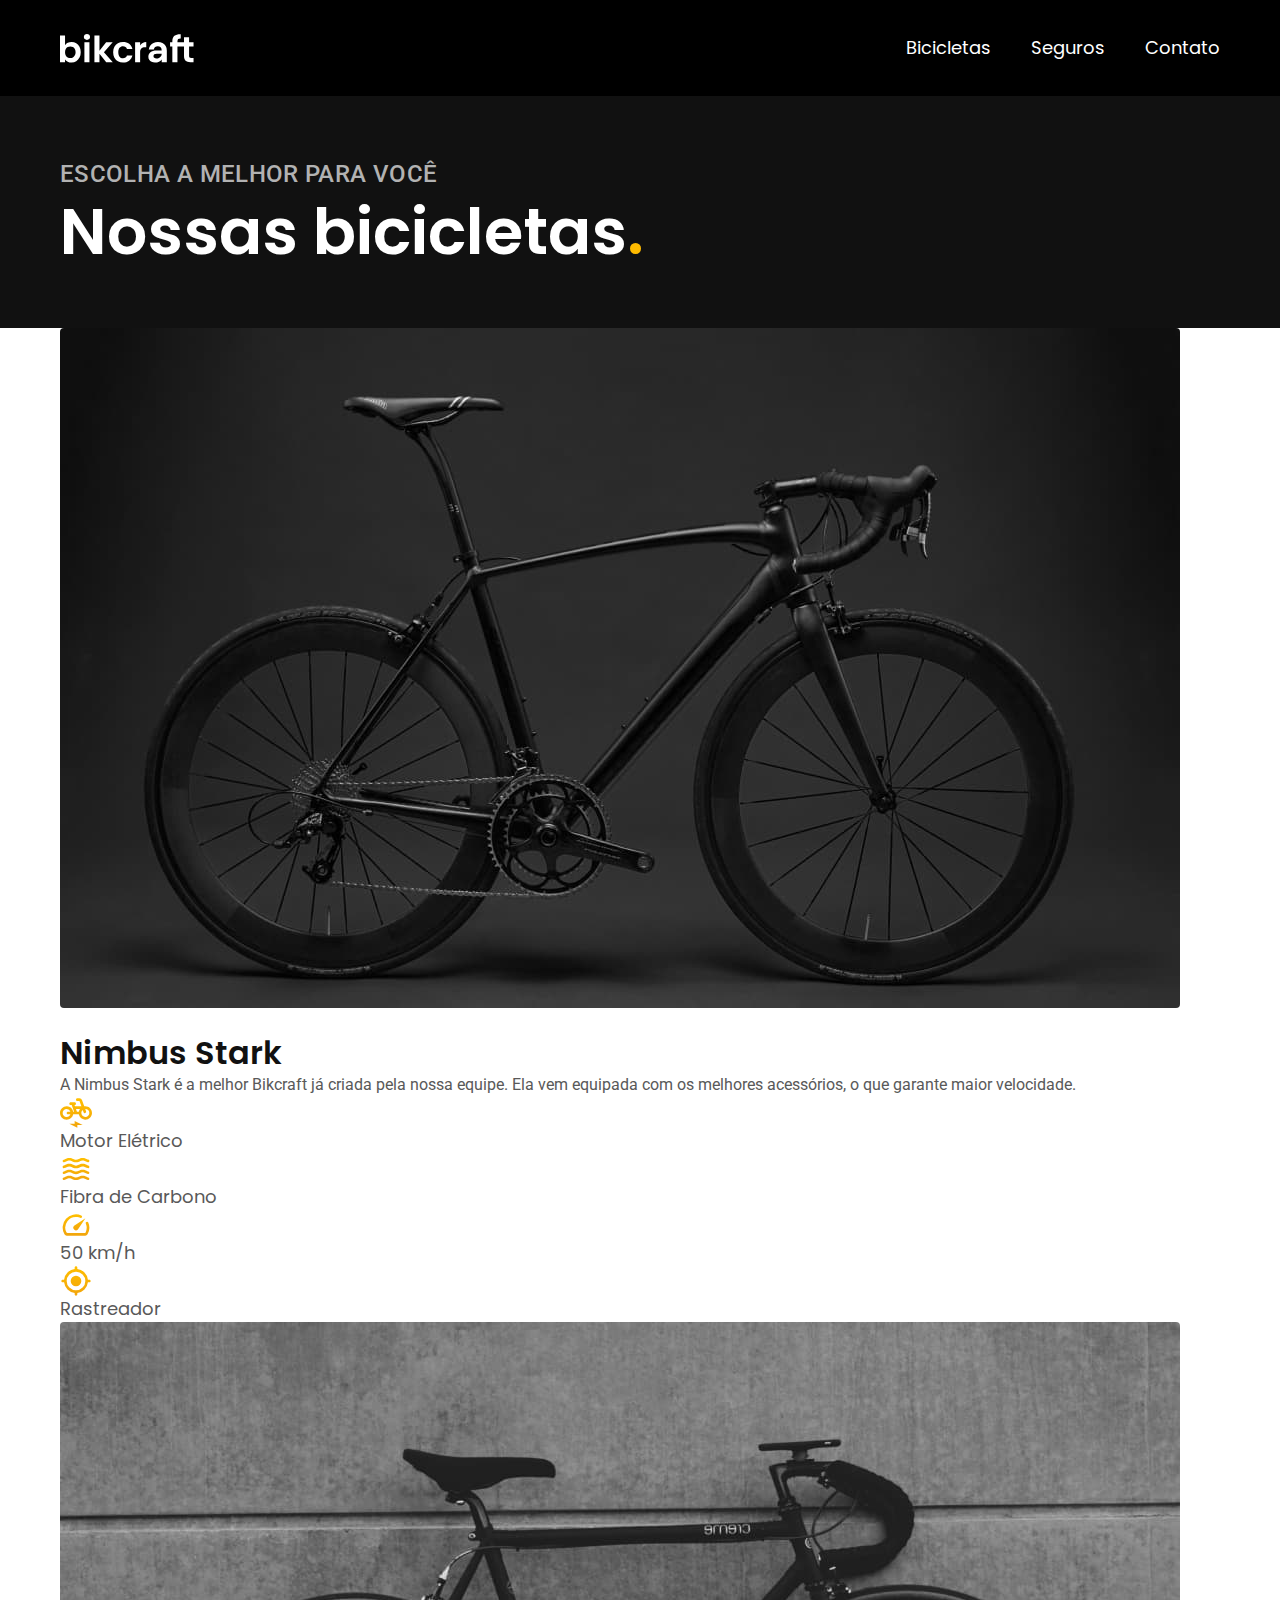
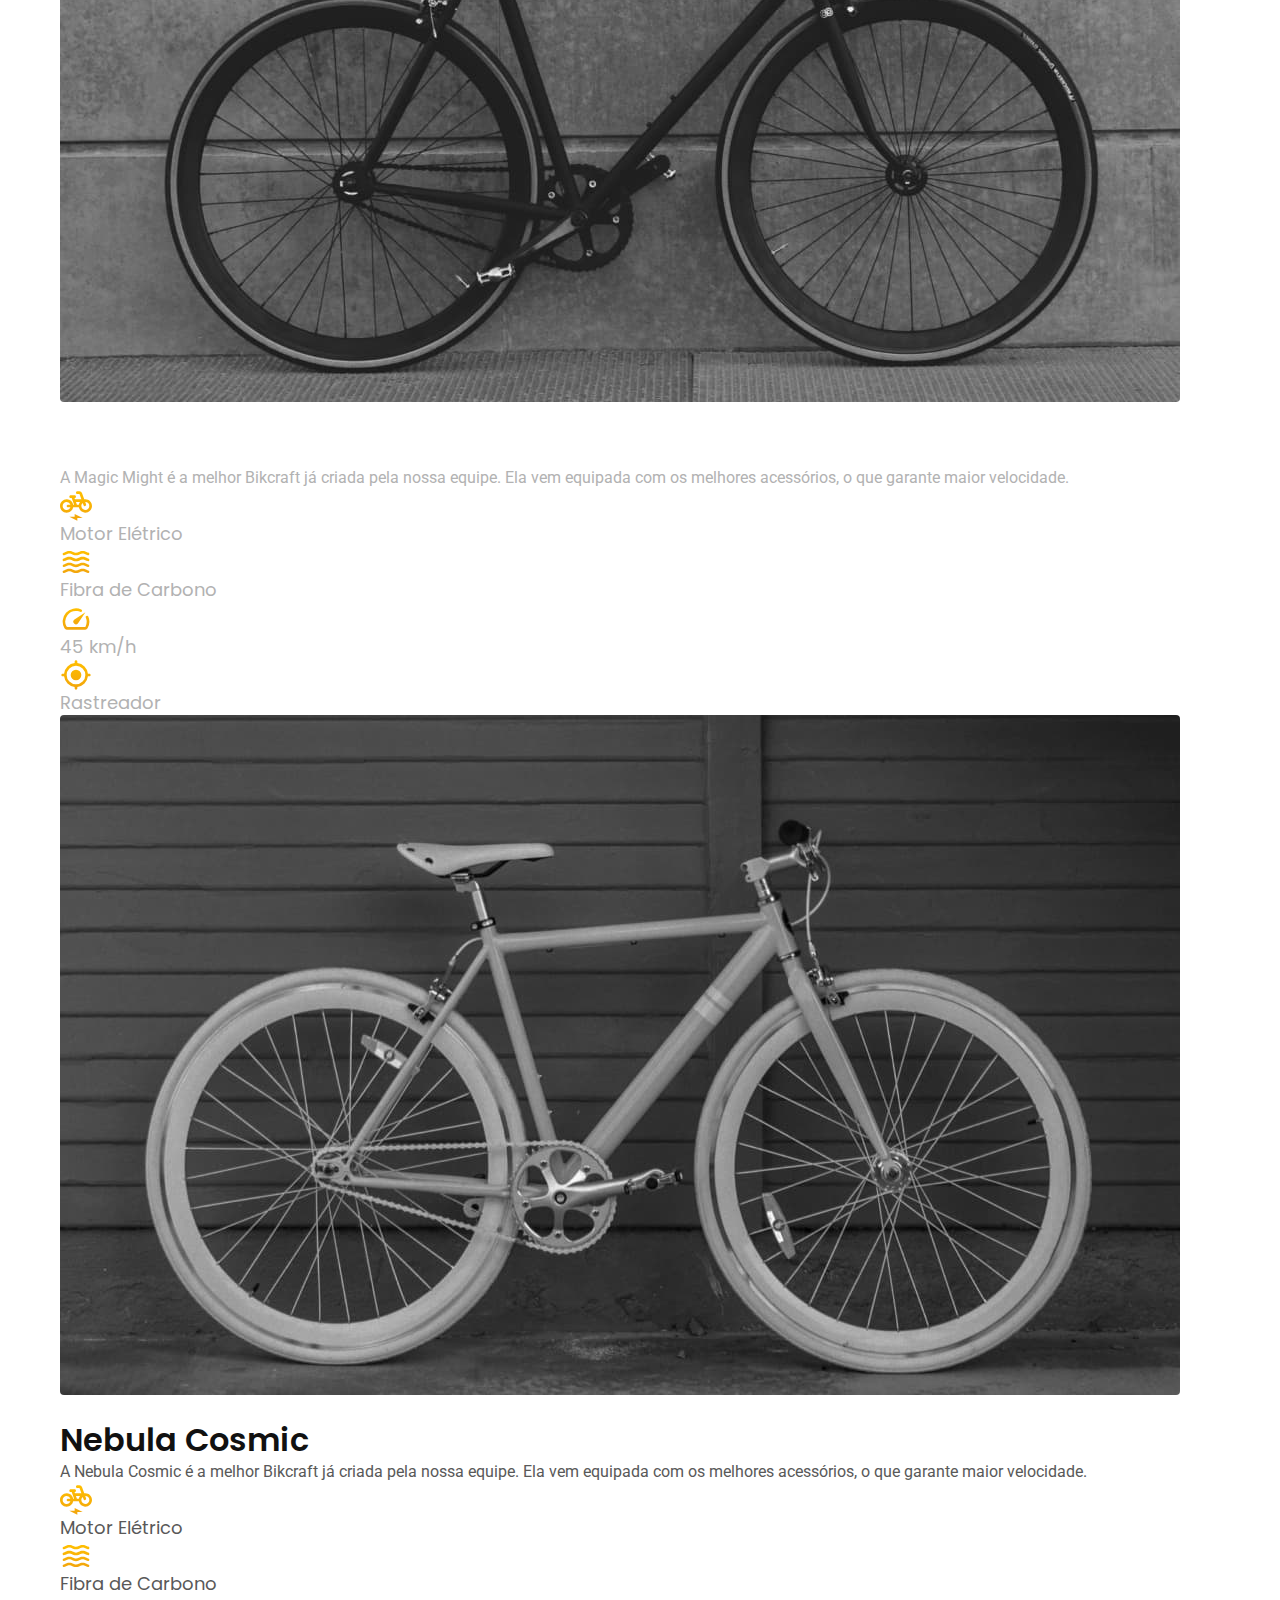
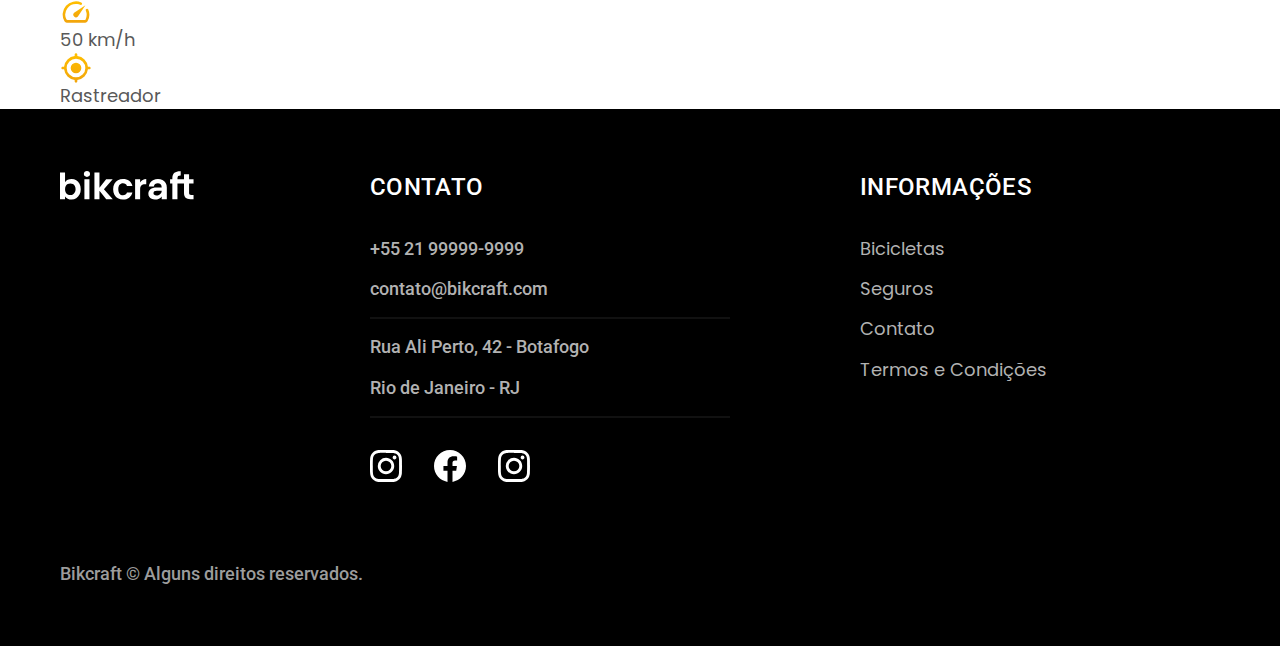
==== bicicletas.html @ c34bba33 "update" ====
<!DOCTYPE html>
<html lang="pt-br">

<head>
  <meta charset="UTF-8">
  <meta name="viewport" content="width=device-width, initial-scale=1.0">
  <link rel="stylesheet" href="./css/style.css">
  <link rel="preconnect" href="https://fonts.googleapis.com">
  <link rel="preconnect" href="https://fonts.gstatic.com" crossorigin>
  <link href="https://fonts.googleapis.com/css2?family=Merriweather:ital,wght@1,900&family=Poppins:wght@400;600&family=Roboto:wght@400;500&display=swap" rel="stylesheet">
  <title>Curso Origamid HTML e CSS para iniciantes</title>
  <meta name="description" content="Exercício do Curso Origamid de HTML e CSS para Iniciantes.">
</head>

<body id="bicicletas">
  <header class="header-bg">
    <div class="header container">
      <a href="./">
        <img src="./img/bikcraft.svg" alt="Bikcraft">
      </a>
      <nav aria-label="primaria">
        <ul class="header-menu font-1-m cor-0">
          <li><a href="./bicicletas.html">Bicicletas</a></li>
          <li><a href="./seguros.html">Seguros</a></li>
          <li><a href="./contato.html">Contato</a></li>
        </ul>
      </nav>
    </div>
  </header>
  <main>
    <div class="titulo-bg">
      <div class="titulo container">
        <p class="font-2-l-b cor-5">Escolha a melhor para você</p>
        <h1 class="font-1-xxl cor-0">Nossas bicicletas<span class="cor-p1">.</span></h1>
      </div>
    </div>

    <div class="bicicletas-bg">
      <div class="bicicletas container">
        <div class="bicicletas-imagem">
          <img src="./img/bicicletas/nimbus.jpg" alt="Bicicleta preta">
          <span class="font-2-m cor-0">R$ 4999</span>
        </div>
        <div class="bicicletas-conteudo">
          <h2 class="font-1-xl">Nimbus Stark</h2>
          <p class="font-2-s cor-8">A Nimbus Stark é a melhor Bikcraft já criada pela nossa equipe. Ela vem equipada com os melhores acessórios, o que garante maior velocidade.</p>
          <ul class="font-1-m cor-8">
            <li>
              <img src="./img/icones/eletrica.svg" alt="">
              Motor Elétrico
            </li>
            <li>
              <img src="./img/icones/carbono.svg" alt="">
              Fibra de Carbono
            </li>
            <li>
              <img src="./img/icones/velocidade.svg" alt="">
              50 km/h
            </li>
            <li>
              <img src="./img/icones/rastreador.svg" alt="">
              Rastreador
            </li>
          </ul>
        </div>
      </div>
    </div>

    <div class="bicicletas-bg">
      <div class="bicicletas container">
        <div class="bicicletas-imagem">
          <img src="./img/bicicletas/magic.jpg" alt="Bicicleta preta">
          <span class="font-2-m cor-0">R$ 2499</span>
        </div>
        <div class="bicicletas-conteudo">
          <h2 class="font-1-xl cor-0">Magic Might</h2>
          <p class="font-2-s cor-5">A Magic Might é a melhor Bikcraft já criada pela nossa equipe. Ela vem equipada com os melhores acessórios, o que garante maior velocidade.</p>
          <ul class="font-1-m cor-5">
            <li>
              <img src="./img/icones/eletrica.svg" alt="">
              Motor Elétrico
            </li>
            <li>
              <img src="./img/icones/carbono.svg" alt="">
              Fibra de Carbono
            </li>
            <li>
              <img src="./img/icones/velocidade.svg" alt="">
              45 km/h
            </li>
            <li>
              <img src="./img/icones/rastreador.svg" alt="">
              Rastreador
            </li>
          </ul>
        </div>
      </div>
    </div>

    <div class="bicicletas-bg">
      <div class="bicicletas container">
        <div class="bicicletas-imagem">
          <img src="./img/bicicletas/nebula.jpg" alt="Bicicleta preta">
          <span class="font-2-m cor-0">R$ 3999</span>
        </div>
        <div class="bicicletas-conteudo">
          <h2 class="font-1-xl">Nebula Cosmic</h2>
          <p class="font-2-s cor-8">A Nebula Cosmic é a melhor Bikcraft já criada pela nossa equipe. Ela vem equipada com os melhores acessórios, o que garante maior velocidade.</p>
          <ul class="font-1-m cor-8">
            <li>
              <img src="./img/icones/eletrica.svg" alt="">
              Motor Elétrico
            </li>
            <li>
              <img src="./img/icones/carbono.svg" alt="">
              Fibra de Carbono
            </li>
            <li>
              <img src="./img/icones/velocidade.svg" alt="">
              50 km/h
            </li>
            <li>
              <img src="./img/icones/rastreador.svg" alt="">
              Rastreador
            </li>
          </ul>
        </div>
      </div>
    </div>

  </main>

  <footer class="footer-bg">
    <div class="footer container">
      <img src="./img/bikcraft.svg" alt="Bikcraft">
      <div class="footer-contato">
        <h3 class="font-2-l-b cor-0">Contato</h3>
        <ul class="font-2-m cor-5">
          <li><a href="tel:+5521999999999">+55 21 99999-9999</a></li>
          <li><a href="mailto:contato@bikcraft.com">contato@bikcraft.com</a></li>
          <li>Rua Ali Perto, 42 - Botafogo</li>
          <li>Rio de Janeiro - RJ</li>
        </ul>
        <div class="footer-redes">
          <a href="./">
            <img src="./img/redes/instagram.svg" alt="Instagram">
          </a>
          <a href="./">
            <img src="./img/redes/facebook.svg" alt="Facebook">
          </a>
          <a href="./">
            <img src="./img/redes/instagram.svg" alt="YouTube">
          </a>
        </div>
      </div>
      <div class="footer-informacoes">
        <h3 class="font-2-l-b cor-0">Informações</h3>
        <nav>
          <ul class="font-1-m cor-5">
            <li><a href="./bicicletas.html">Bicicletas</a></li>
            <li><a href="./seguros.html">Seguros</a></li>
            <li><a href="./contato.html">Contato</a></li>
            <li><a href="./termos.html">Termos e Condições</a></li>
          </ul>
        </nav>
      </div>
      <p class="footer-copy font-2-m cor-6">Bikcraft © Alguns direitos reservados.</p>
    </div>
  </footer>
</body>

</html>
---- css/style.css ----
@import "./global/global.css";
@import "./utilidades/tipografia.css";
@import "./utilidades/cores.css";
@import "./global/header.css";
@import "./global/footer.css";

/*Utilidades*/
@import "./utilidades/componentes.css";

/* Home */
@import "./home/introducao.css";
@import "./home/tecnologia.css";
@import "./home/parceiros.css";
@import "./home/depoimento.css";

/* Bicicletas */
@import "./bicicletas/bicicletas-lista.css";
@import "./bicicletas/bicicletas.css";

/* Seguros */
@import "./seguros/seguros.css";

/* Termos */
@import "./termos/termos.css";
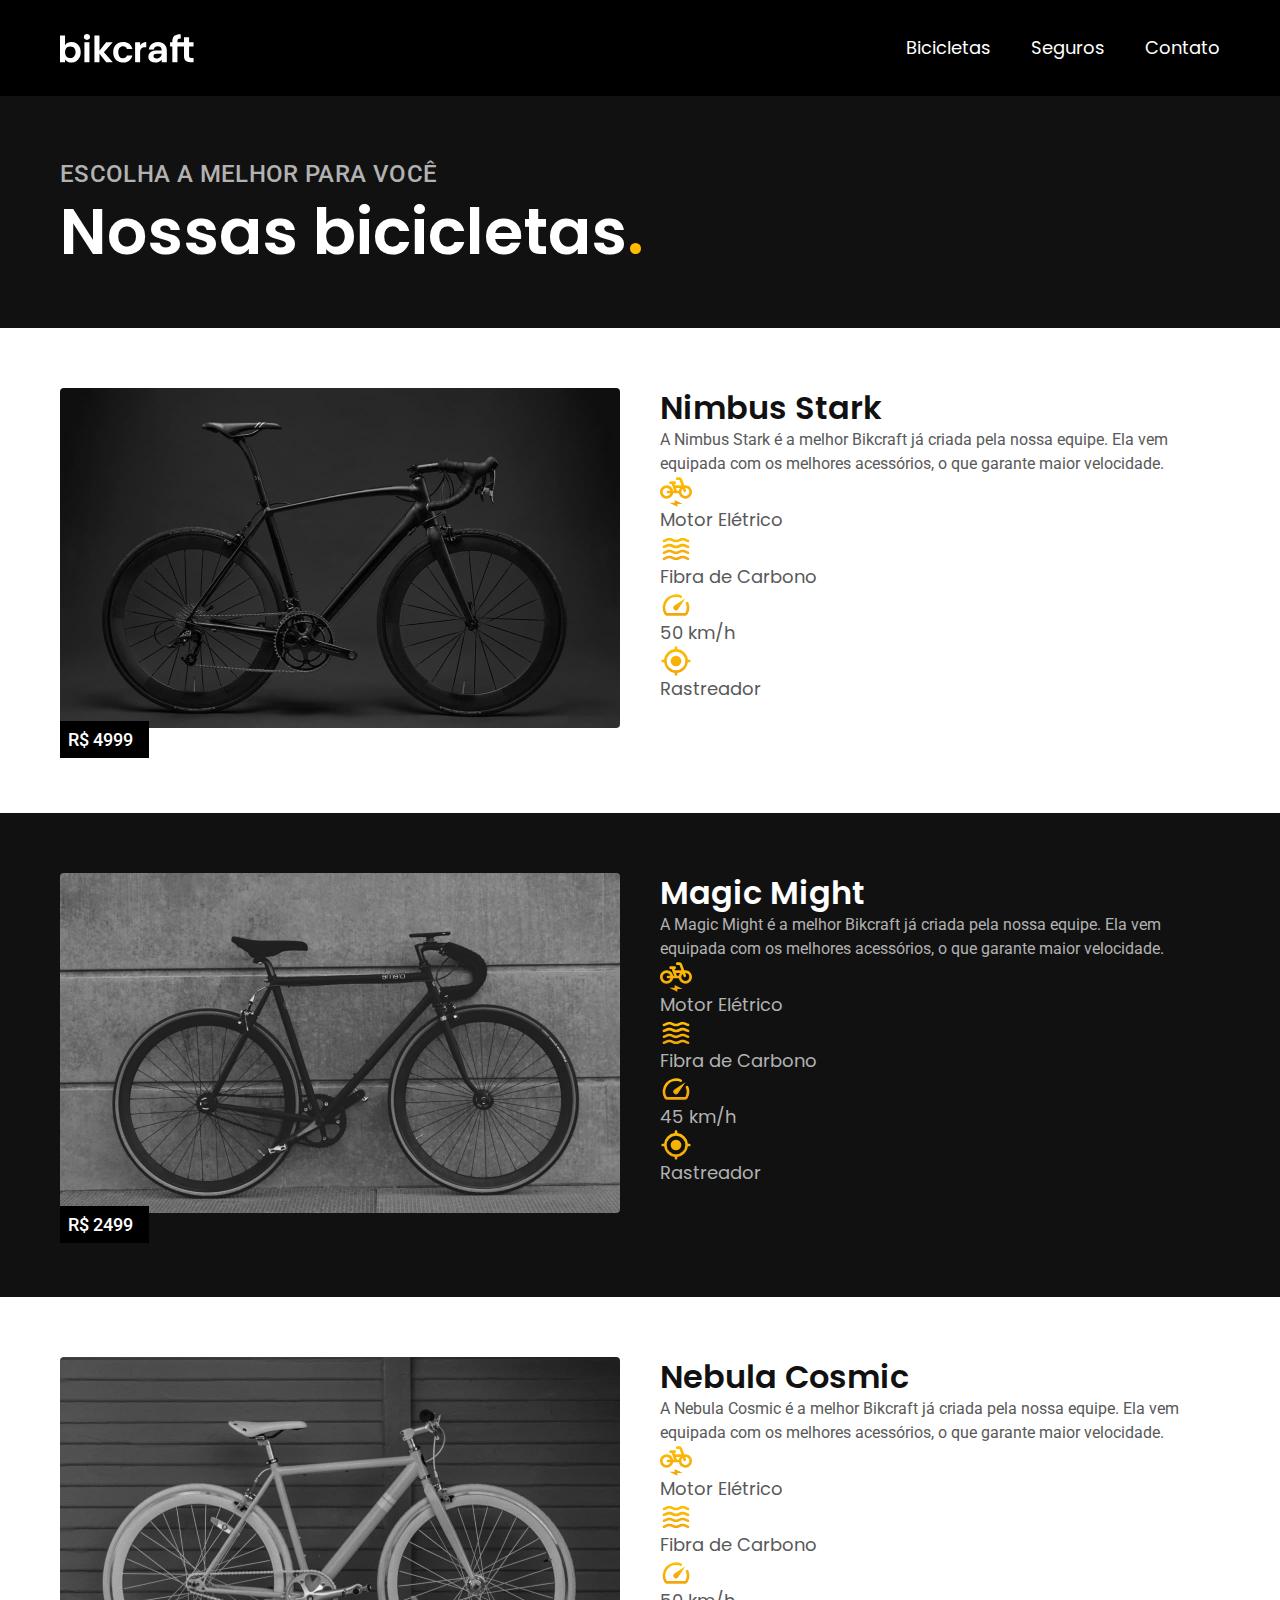
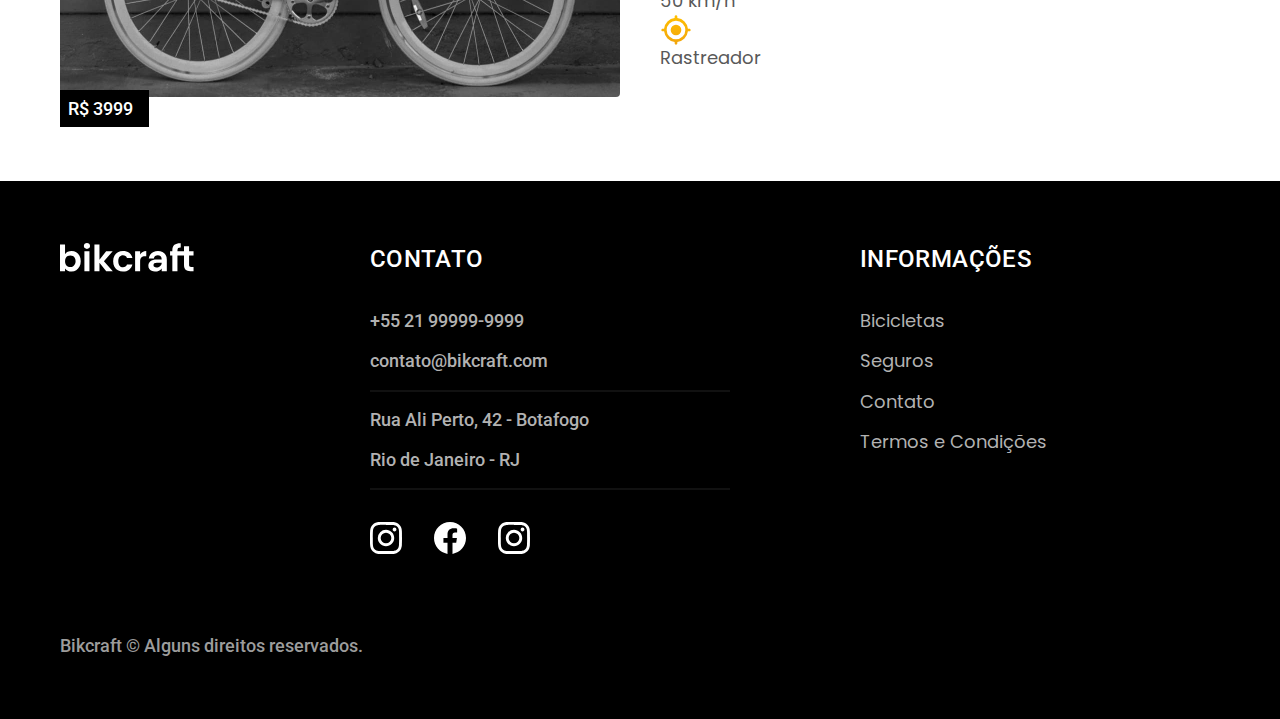
==== commit 20775eb3: "update" ====
--- a/bicicletas.html
+++ b/bicicletas.html
@@ -35,34 +35,32 @@
       </div>
     </div>
 
-    <div class="bicicletas-bg">
-      <div class="bicicletas container">
-        <div class="bicicletas-imagem">
-          <img src="./img/bicicletas/nimbus.jpg" alt="Bicicleta preta">
-          <span class="font-2-m cor-0">R$ 4999</span>
-        </div>
-        <div class="bicicletas-conteudo">
-          <h2 class="font-1-xl">Nimbus Stark</h2>
-          <p class="font-2-s cor-8">A Nimbus Stark é a melhor Bikcraft já criada pela nossa equipe. Ela vem equipada com os melhores acessórios, o que garante maior velocidade.</p>
-          <ul class="font-1-m cor-8">
-            <li>
-              <img src="./img/icones/eletrica.svg" alt="">
-              Motor Elétrico
-            </li>
-            <li>
-              <img src="./img/icones/carbono.svg" alt="">
-              Fibra de Carbono
-            </li>
-            <li>
-              <img src="./img/icones/velocidade.svg" alt="">
-              50 km/h
-            </li>
-            <li>
-              <img src="./img/icones/rastreador.svg" alt="">
-              Rastreador
-            </li>
-          </ul>
-        </div>
+    <div class="bicicletas container">
+      <div class="bicicletas-imagem">
+        <img src="./img/bicicletas/nimbus.jpg" alt="Bicicleta preta">
+        <span class="font-2-m cor-0">R$ 4999</span>
+      </div>
+      <div class="bicicletas-conteudo">
+        <h2 class="font-1-xl">Nimbus Stark</h2>
+        <p class="font-2-s cor-8">A Nimbus Stark é a melhor Bikcraft já criada pela nossa equipe. Ela vem equipada com os melhores acessórios, o que garante maior velocidade.</p>
+        <ul class="font-1-m cor-8">
+          <li>
+            <img src="./img/icones/eletrica.svg" alt="">
+            Motor Elétrico
+          </li>
+          <li>
+            <img src="./img/icones/carbono.svg" alt="">
+            Fibra de Carbono
+          </li>
+          <li>
+            <img src="./img/icones/velocidade.svg" alt="">
+            50 km/h
+          </li>
+          <li>
+            <img src="./img/icones/rastreador.svg" alt="">
+            Rastreador
+          </li>
+        </ul>
       </div>
     </div>
 
@@ -97,34 +95,32 @@
       </div>
     </div>
 
-    <div class="bicicletas-bg">
-      <div class="bicicletas container">
-        <div class="bicicletas-imagem">
-          <img src="./img/bicicletas/nebula.jpg" alt="Bicicleta preta">
-          <span class="font-2-m cor-0">R$ 3999</span>
-        </div>
-        <div class="bicicletas-conteudo">
-          <h2 class="font-1-xl">Nebula Cosmic</h2>
-          <p class="font-2-s cor-8">A Nebula Cosmic é a melhor Bikcraft já criada pela nossa equipe. Ela vem equipada com os melhores acessórios, o que garante maior velocidade.</p>
-          <ul class="font-1-m cor-8">
-            <li>
-              <img src="./img/icones/eletrica.svg" alt="">
-              Motor Elétrico
-            </li>
-            <li>
-              <img src="./img/icones/carbono.svg" alt="">
-              Fibra de Carbono
-            </li>
-            <li>
-              <img src="./img/icones/velocidade.svg" alt="">
-              50 km/h
-            </li>
-            <li>
-              <img src="./img/icones/rastreador.svg" alt="">
-              Rastreador
-            </li>
-          </ul>
-        </div>
+    <div class="bicicletas container">
+      <div class="bicicletas-imagem">
+        <img src="./img/bicicletas/nebula.jpg" alt="Bicicleta preta">
+        <span class="font-2-m cor-0">R$ 3999</span>
+      </div>
+      <div class="bicicletas-conteudo">
+        <h2 class="font-1-xl">Nebula Cosmic</h2>
+        <p class="font-2-s cor-8">A Nebula Cosmic é a melhor Bikcraft já criada pela nossa equipe. Ela vem equipada com os melhores acessórios, o que garante maior velocidade.</p>
+        <ul class="font-1-m cor-8">
+          <li>
+            <img src="./img/icones/eletrica.svg" alt="">
+            Motor Elétrico
+          </li>
+          <li>
+            <img src="./img/icones/carbono.svg" alt="">
+            Fibra de Carbono
+          </li>
+          <li>
+            <img src="./img/icones/velocidade.svg" alt="">
+            50 km/h
+          </li>
+          <li>
+            <img src="./img/icones/rastreador.svg" alt="">
+            Rastreador
+          </li>
+        </ul>
       </div>
     </div>
 
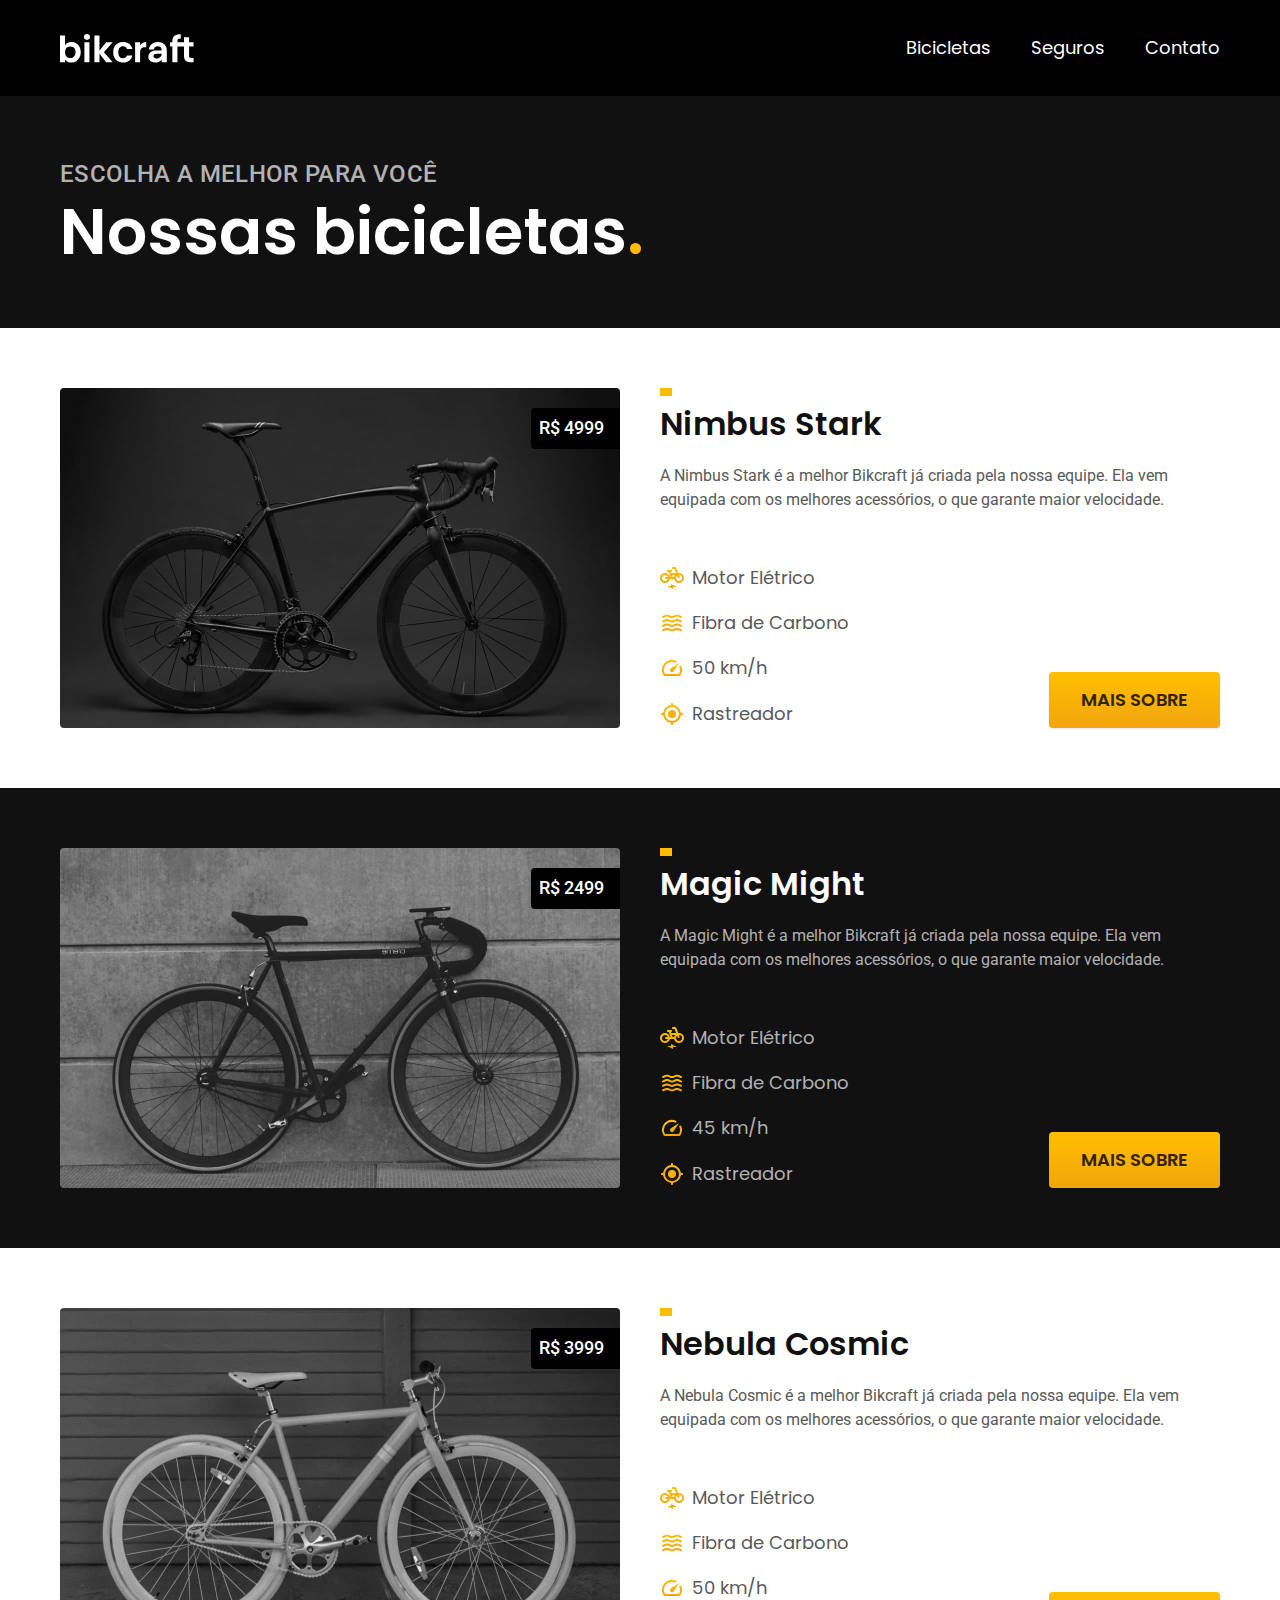
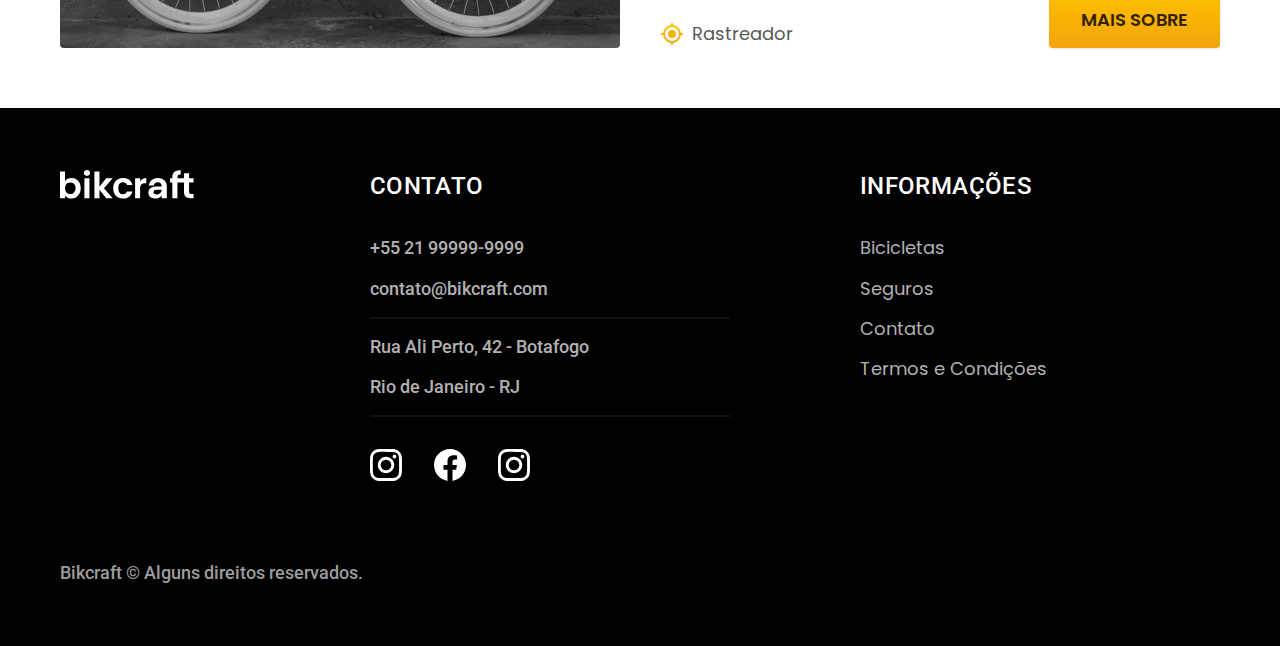
==== commit 2b650313: "update" ====
--- a/bicicletas.html
+++ b/bicicletas.html
@@ -61,6 +61,7 @@
             Rastreador
           </li>
         </ul>
+        <a class="botao seta" href="./bicicletas/nimbus.html">Mais Sobre</a>
       </div>
     </div>
 
@@ -91,6 +92,7 @@
               Rastreador
             </li>
           </ul>
+          <a class="botao seta" href="./bicicletas/magic.html">Mais Sobre</a>
         </div>
       </div>
     </div>
@@ -121,6 +123,7 @@
             Rastreador
           </li>
         </ul>
+        <a class="botao seta" href="./bicicletas/nebula.html">Mais Sobre</a>
       </div>
     </div>
 
